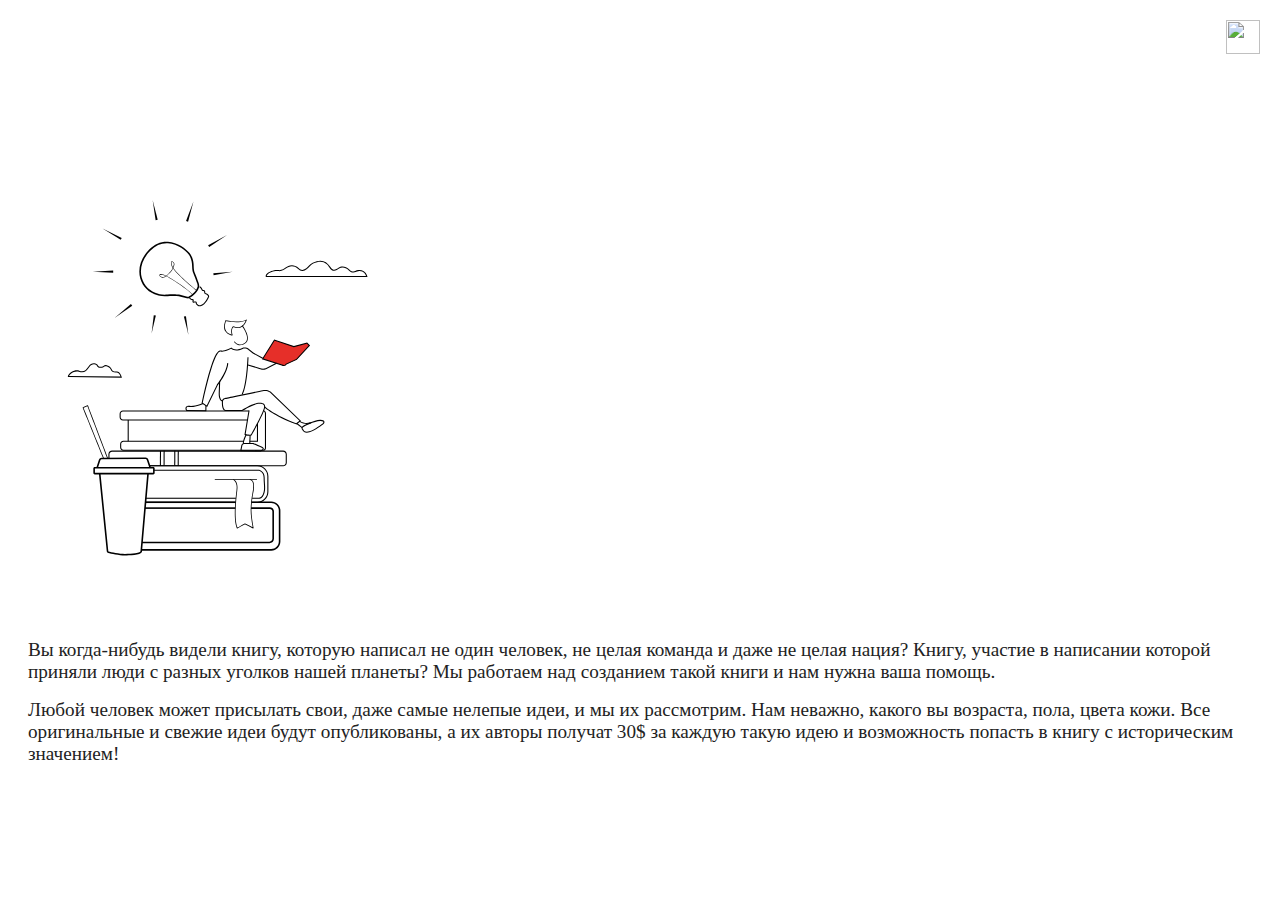
==== book.html @ 99b8bff0 "1" ====
<html lang="en">

<head>
    <meta charset="UTF-8">
    <meta name="viewport" content="width=device-width, initial-scale=1">
    <link href="https://cdn.jsdelivr.net/npm/bootstrap@5.0.0-beta2/dist/css/bootstrap.min.css" rel="stylesheet" integrity="sha384-BmbxuPwQa2lc/FVzBcNJ7UAyJxM6wuqIj61tLrc4wSX0szH/Ev+nYRRuWlolflfl" crossorigin="anonymous">
    <style>


    ::-moz-placeholder {
        font-family: "Alata", sans-serif;
        color: #bbb;
        opacity: 1;
    }

    :-ms-input-placeholder {
        font-family: "Alata", sans-serif;
        color: #bbb;
        opacity: 1;
    }

    ::placeholder {
        font-family: "Alata", sans-serif;
        color: #bbb;
        opacity: 1;
    }

    body {
        background-color: #fff;
        color: #222;
        display: flex;
        justify-content: center;
        align-items: center;
    }



    .textOutput {
        display: inline-block;
        width: 100%;
        height: auto;
        text-align: center;
        font-size: 2rem;
        font-family: "Alata", sans-serif;
        font-weight: 700;
        letter-spacing: 0.5px;
    }

    .textOutput span {
        display: inline-block;
        transform-origin: bottom left;
        padding-left: 40px;
        margin-left: -40px;
        transform: rotate(25deg) scale(0.5);
        opacity: 0;
        -webkit-animation: flingUp 0.8s 0.5s cubic-bezier(0.68, -0.6, 0.32, 1.6) forwards;
        animation: flingUp 0.8s 0.5s cubic-bezier(0.68, -0.6, 0.32, 1.6) forwards;
    }



    @-webkit-keyframes flingUp {
        from {
            transform: rotate(25deg) scale(0.5);
            opacity: 0;
        }

        to {
            transform: rotate(0deg) scale(1);
            opacity: 1;
        }
    }

    @keyframes flingUp {
        from {
            transform: rotate(25deg) scale(0.5);
            opacity: 0;
        }

        to {
            transform: rotate(0deg) scale(1);
            opacity: 1;
        }
    }

    .textOutput span:nth-child(1n) {
        -webkit-animation-delay: 0.05s;
        animation-delay: 0.05s;
    }

    .textOutput span:nth-child(2n) {
        -webkit-animation-delay: 0.1s;
        animation-delay: 0.1s;
    }

    .textOutput span:nth-child(3n) {
        -webkit-animation-delay: 0.15s;
        animation-delay: 0.15s;
    }

    .textOutput span:nth-child(4n) {
        -webkit-animation-delay: 0.2s;
        animation-delay: 0.2s;
    }

    .textOutput span:nth-child(5n) {
        -webkit-animation-delay: 0.25s;
        animation-delay: 0.25s;
    }

    .textOutput span:nth-child(6n) {
        -webkit-animation-delay: 0.3s;
        animation-delay: 0.3s;
    }

    .textOutput span:nth-child(7n) {
        -webkit-animation-delay: 0.35s;
        animation-delay: 0.35s;
    }

    .textOutput span:nth-child(8n) {
        -webkit-animation-delay: 0.4s;
        animation-delay: 0.4s;
    }

    .textOutput span:nth-child(9n) {
        -webkit-animation-delay: 0.45s;
        animation-delay: 0.45s;
    }

    .textOutput span:nth-child(10n) {
        -webkit-animation-delay: 0.5s;
        animation-delay: 0.5s;
    }

    .textOutput span:nth-child(11n) {
        -webkit-animation-delay: 0.55s;
        animation-delay: 0.55s;
    }

    .textOutput span:nth-child(12n) {
        -webkit-animation-delay: 0.6s;
        animation-delay: 0.6s;
    }

    .textOutput span:nth-child(13n) {
        -webkit-animation-delay: 0.65s;
        animation-delay: 0.65s;
    }

    .textOutput span:nth-child(14n) {
        -webkit-animation-delay: 0.7s;
        animation-delay: 0.7s;
    }

    .textOutput span:nth-child(15n) {
        -webkit-animation-delay: 0.75s;
        animation-delay: 0.75s;
    }

    .textOutput span:nth-child(16n) {
        -webkit-animation-delay: 0.8s;
        animation-delay: 0.8s;
    }

    .textOutput span:nth-child(17n) {
        -webkit-animation-delay: 0.85s;
        animation-delay: 0.85s;
    }

    .textOutput span:nth-child(18n) {
        -webkit-animation-delay: 0.9s;
        animation-delay: 0.9s;
    }

    .textOutput span:nth-child(19n) {
        -webkit-animation-delay: 0.95s;
        animation-delay: 0.95s;
    }

    .textOutput span:nth-child(20n) {
        -webkit-animation-delay: 1s;
        animation-delay: 1s;
    }

    .textOutput span:nth-child(21n) {
        -webkit-animation-delay: 1.05s;
        animation-delay: 1.05s;
    }

    .textOutput span:nth-child(22n) {
        -webkit-animation-delay: 1.1s;
        animation-delay: 1.1s;
    }

    .textOutput span:nth-child(23n) {
        -webkit-animation-delay: 1.15s;
        animation-delay: 1.15s;
    }

    .textOutput span:nth-child(24n) {
        -webkit-animation-delay: 1.2s;
        animation-delay: 1.2s;
    }

    .textOutput span:nth-child(25n) {
        -webkit-animation-delay: 1.25s;
        animation-delay: 1.25s;
    }

    .textOutput span:nth-child(26n) {
        -webkit-animation-delay: 1.3s;
        animation-delay: 1.3s;
    }

    .textOutput span:nth-child(27n) {
        -webkit-animation-delay: 1.35s;
        animation-delay: 1.35s;
    }

    .textOutput span:nth-child(28n) {
        -webkit-animation-delay: 1.4s;
        animation-delay: 1.4s;
    }

    .textOutput span:nth-child(29n) {
        -webkit-animation-delay: 1.45s;
        animation-delay: 1.45s;
    }

    .textOutput span:nth-child(30n) {
        -webkit-animation-delay: 1.5s;
        animation-delay: 1.5s;
    }

    .textOutput span:nth-child(31n) {
        -webkit-animation-delay: 1.55s;
        animation-delay: 1.55s;
    }

    .textOutput span:nth-child(32n) {
        -webkit-animation-delay: 1.6s;
        animation-delay: 1.6s;
    }

    .textOutput span:nth-child(33n) {
        -webkit-animation-delay: 1.65s;
        animation-delay: 1.65s;
    }

    .textOutput span:nth-child(34n) {
        -webkit-animation-delay: 1.7s;
        animation-delay: 1.7s;
    }

    .textOutput span:nth-child(35n) {
        -webkit-animation-delay: 1.75s;
        animation-delay: 1.75s;
    }

    .textOutput span:nth-child(36n) {
        -webkit-animation-delay: 1.8s;
        animation-delay: 1.8s;
    }

    .textOutput span:nth-child(37n) {
        -webkit-animation-delay: 1.85s;
        animation-delay: 1.85s;
    }

    .textOutput span:nth-child(38n) {
        -webkit-animation-delay: 1.9s;
        animation-delay: 1.9s;
    }

    .textOutput span:nth-child(39n) {
        -webkit-animation-delay: 1.95s;
        animation-delay: 1.95s;
    }

    .textOutput span:nth-child(40n) {
        -webkit-animation-delay: 2s;
        animation-delay: 2s;
    }

    .textOutput span:nth-child(41n) {
        -webkit-animation-delay: 2.05s;
        animation-delay: 2.05s;
    }

    .textOutput span:nth-child(42n) {
        -webkit-animation-delay: 2.1s;
        animation-delay: 2.1s;
    }

    .textOutput span:nth-child(43n) {
        -webkit-animation-delay: 2.15s;
        animation-delay: 2.15s;
    }

    .textOutput span:nth-child(44n) {
        -webkit-animation-delay: 2.2s;
        animation-delay: 2.2s;
    }

    .textOutput span:nth-child(45n) {
        -webkit-animation-delay: 2.25s;
        animation-delay: 2.25s;
    }

    .textOutput span:nth-child(46n) {
        -webkit-animation-delay: 2.3s;
        animation-delay: 2.3s;
    }

    .textOutput span:nth-child(47n) {
        -webkit-animation-delay: 2.35s;
        animation-delay: 2.35s;
    }

    .textOutput span:nth-child(48n) {
        -webkit-animation-delay: 2.4s;
        animation-delay: 2.4s;
    }

    .textOutput span:nth-child(49n) {
        -webkit-animation-delay: 2.45s;
        animation-delay: 2.45s;
    }

    .textOutput span:nth-child(50n) {
        -webkit-animation-delay: 2.5s;
        animation-delay: 2.5s;
    }

    .textOutput span:nth-child(51n) {
        -webkit-animation-delay: 2.55s;
        animation-delay: 2.55s;
    }

    .textOutput span:nth-child(52n) {
        -webkit-animation-delay: 2.6s;
        animation-delay: 2.6s;
    }

    .textOutput span:nth-child(53n) {
        -webkit-animation-delay: 2.65s;
        animation-delay: 2.65s;
    }

    .textOutput span:nth-child(54n) {
        -webkit-animation-delay: 2.7s;
        animation-delay: 2.7s;
    }

    .textOutput span:nth-child(55n) {
        -webkit-animation-delay: 2.75s;
        animation-delay: 2.75s;
    }

    .textOutput span:nth-child(56n) {
        -webkit-animation-delay: 2.8s;
        animation-delay: 2.8s;
    }

    .textOutput span:nth-child(57n) {
        -webkit-animation-delay: 2.85s;
        animation-delay: 2.85s;
    }

    .textOutput span:nth-child(58n) {
        -webkit-animation-delay: 2.9s;
        animation-delay: 2.9s;
    }

    .textOutput span:nth-child(59n) {
        -webkit-animation-delay: 2.95s;
        animation-delay: 2.95s;
    }

    .textOutput span:nth-child(60n) {
        -webkit-animation-delay: 3s;
        animation-delay: 3s;
    }

    .textOutput span:nth-child(61n) {
        -webkit-animation-delay: 3.05s;
        animation-delay: 3.05s;
    }

    .textOutput span:nth-child(62n) {
        -webkit-animation-delay: 3.1s;
        animation-delay: 3.1s;
    }

    .textOutput span:nth-child(63n) {
        -webkit-animation-delay: 3.15s;
        animation-delay: 3.15s;
    }

    .textOutput span:nth-child(64n) {
        -webkit-animation-delay: 3.2s;
        animation-delay: 3.2s;
    }

    .textOutput span:nth-child(65n) {
        -webkit-animation-delay: 3.25s;
        animation-delay: 3.25s;
    }

    .textOutput span:nth-child(66n) {
        -webkit-animation-delay: 3.3s;
        animation-delay: 3.3s;
    }

    .textOutput span:nth-child(67n) {
        -webkit-animation-delay: 3.35s;
        animation-delay: 3.35s;
    }

    .textOutput span:nth-child(68n) {
        -webkit-animation-delay: 3.4s;
        animation-delay: 3.4s;
    }

    .textOutput span:nth-child(69n) {
        -webkit-animation-delay: 3.45s;
        animation-delay: 3.45s;
    }

    .textOutput span:nth-child(70n) {
        -webkit-animation-delay: 3.5s;
        animation-delay: 3.5s;
    }

    .textOutput span:nth-child(71n) {
        -webkit-animation-delay: 3.55s;
        animation-delay: 3.55s;
    }

    .textOutput span:nth-child(72n) {
        -webkit-animation-delay: 3.6s;
        animation-delay: 3.6s;
    }

    .textOutput span:nth-child(73n) {
        -webkit-animation-delay: 3.65s;
        animation-delay: 3.65s;
    }

    .textOutput span:nth-child(74n) {
        -webkit-animation-delay: 3.7s;
        animation-delay: 3.7s;
    }

    .textOutput span:nth-child(75n) {
        -webkit-animation-delay: 3.75s;
        animation-delay: 3.75s;
    }

    .textOutput span:nth-child(76n) {
        -webkit-animation-delay: 3.8s;
        animation-delay: 3.8s;
    }

    .textOutput span:nth-child(77n) {
        -webkit-animation-delay: 3.85s;
        animation-delay: 3.85s;
    }

    .textOutput span:nth-child(78n) {
        -webkit-animation-delay: 3.9s;
        animation-delay: 3.9s;
    }

    .textOutput span:nth-child(79n) {
        -webkit-animation-delay: 3.95s;
        animation-delay: 3.95s;
    }

    .textOutput span:nth-child(80n) {
        -webkit-animation-delay: 4s;
        animation-delay: 4s;
    }

    .textOutput span:nth-child(81n) {
        -webkit-animation-delay: 4.05s;
        animation-delay: 4.05s;
    }

    .textOutput span:nth-child(82n) {
        -webkit-animation-delay: 4.1s;
        animation-delay: 4.1s;
    }

    .textOutput span:nth-child(83n) {
        -webkit-animation-delay: 4.15s;
        animation-delay: 4.15s;
    }

    .textOutput span:nth-child(84n) {
        -webkit-animation-delay: 4.2s;
        animation-delay: 4.2s;
    }

    .textOutput span:nth-child(85n) {
        -webkit-animation-delay: 4.25s;
        animation-delay: 4.25s;
    }

    .textOutput span:nth-child(86n) {
        -webkit-animation-delay: 4.3s;
        animation-delay: 4.3s;
    }

    .textOutput span:nth-child(87n) {
        -webkit-animation-delay: 4.35s;
        animation-delay: 4.35s;
    }

    .textOutput span:nth-child(88n) {
        -webkit-animation-delay: 4.4s;
        animation-delay: 4.4s;
    }

    .textOutput span:nth-child(89n) {
        -webkit-animation-delay: 4.45s;
        animation-delay: 4.45s;
    }

    .textOutput span:nth-child(90n) {
        -webkit-animation-delay: 4.5s;
        animation-delay: 4.5s;
    }

    .textOutput span:nth-child(91n) {
        -webkit-animation-delay: 4.55s;
        animation-delay: 4.55s;
    }

    .textOutput span:nth-child(92n) {
        -webkit-animation-delay: 4.6s;
        animation-delay: 4.6s;
    }

    .textOutput span:nth-child(93n) {
        -webkit-animation-delay: 4.65s;
        animation-delay: 4.65s;
    }

    .textOutput span:nth-child(94n) {
        -webkit-animation-delay: 4.7s;
        animation-delay: 4.7s;
    }

    .textOutput span:nth-child(95n) {
        -webkit-animation-delay: 4.75s;
        animation-delay: 4.75s;
    }

    .textOutput span:nth-child(96n) {
        -webkit-animation-delay: 4.8s;
        animation-delay: 4.8s;
    }

    .textOutput span:nth-child(97n) {
        -webkit-animation-delay: 4.85s;
        animation-delay: 4.85s;
    }

    .textOutput span:nth-child(98n) {
        -webkit-animation-delay: 4.9s;
        animation-delay: 4.9s;
    }

    .textOutput span:nth-child(99n) {
        -webkit-animation-delay: 4.95s;
        animation-delay: 4.95s;
    }

    .textOutput span:nth-child(100n) {
        -webkit-animation-delay: 5s;
        animation-delay: 5s;
    }


.row{
  --bs-gutter-x: 0 !important;
}

    .paragraph {
        line-height: 1.5;
        margin: 3rem;
        font-family: sans-serif;
    }

    .p {
        margin: 1rem 0;
    }

    .p:first-of-type {
        font-size: 15px;
    }

    @media(max-width: 375px) {
        
    }
    </style>
</head>

<body translate="no">
  <div class="row disp">
    <div class="col-lg-6">
        <div class="textOutput">
            <span>J</span><span>o</span><span>i</span><span>n</span> <span>t</span><span>h</span><span>e</span>
            <span>B</span><span>o</span><span>o</span><span>k</span>
        </div>
        <a href="first.html"> <img height="34" src="https://cdn4.iconfinder.com/data/icons/arrow-68/48/36-512.png" style="position: absolute;right: 20;top: 20;"> </a>
        <img src="book.svg" width="400">

  </div>
  <div class="col-lg-6">

<div style="padding: 15px 20px 10px;">
            <p class="p" style="font-size: 1.2em;"> Вы когда-нибудь видели книгу, которую написал не один человек, не целая
                команда и даже не целая нация? Книгу, участие в написании которой приняли люди с разных уголков нашей планеты?
                Мы работаем над созданием такой книги и нам нужна ваша помощь.</p>

            <p class="p" style="font-size: 1.2em;"> Любой человек может присылать свои, даже самые нелепые идеи, и мы их
                рассмотрим. Нам неважно, какого вы возраста, пола, цвета кожи. Все оригинальные и свежие идеи будут
                опубликованы, а их авторы получат 30$ за каждую такую идею и возможность попасть в книгу с историческим
                значением!</p>


  </div>
  </div>
</body>

</html>
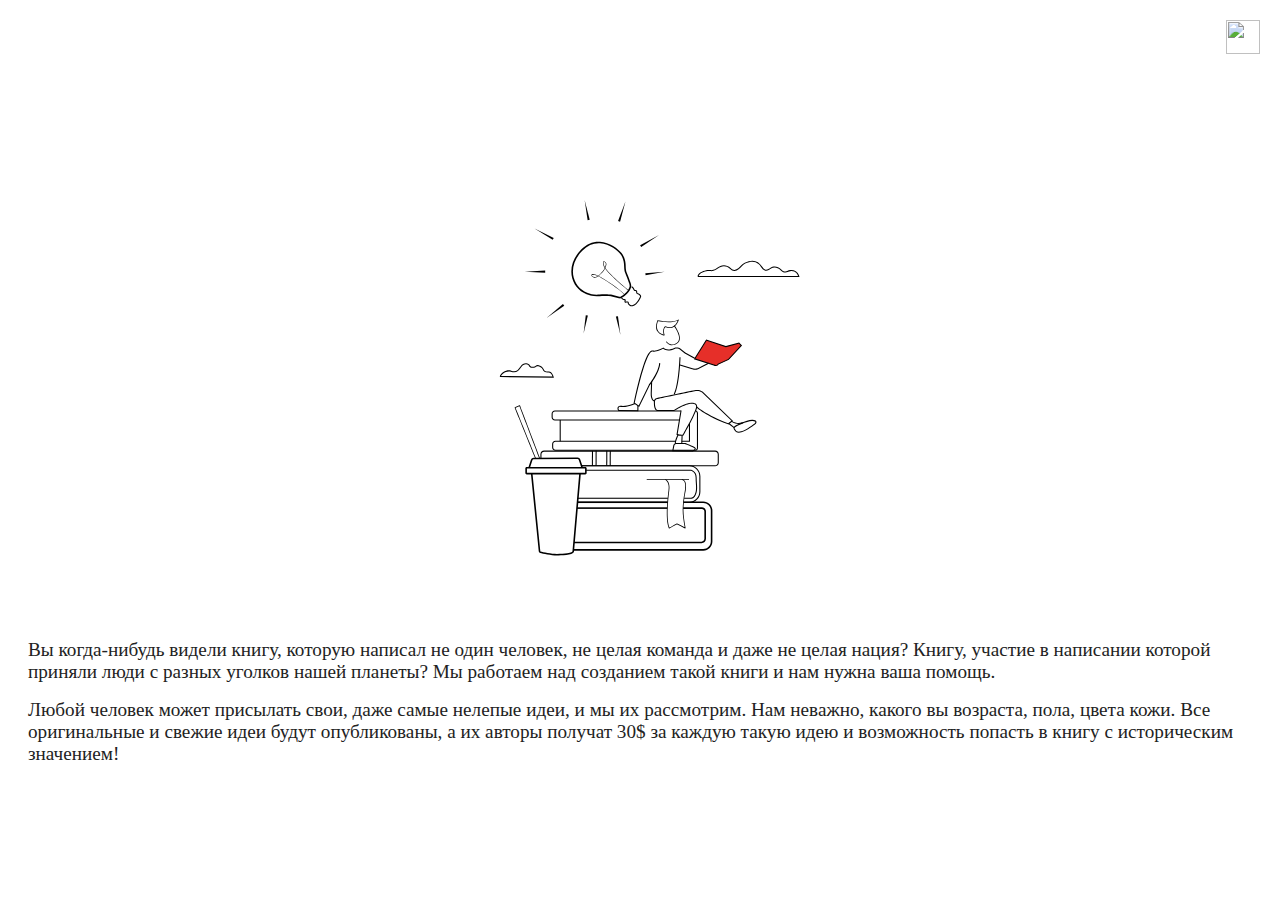
==== commit 4090cb2b: "2" ====
--- a/book.html
+++ b/book.html
@@ -616,7 +616,9 @@
             <span>B</span><span>o</span><span>o</span><span>k</span>
         </div>
         <a href="first.html"> <img height="34" src="https://cdn4.iconfinder.com/data/icons/arrow-68/48/36-512.png" style="position: absolute;right: 20;top: 20;"> </a>
+        <div style="text-align: center;">
         <img src="book.svg" width="400">
+    </div>
 
   </div>
   <div class="col-lg-6">
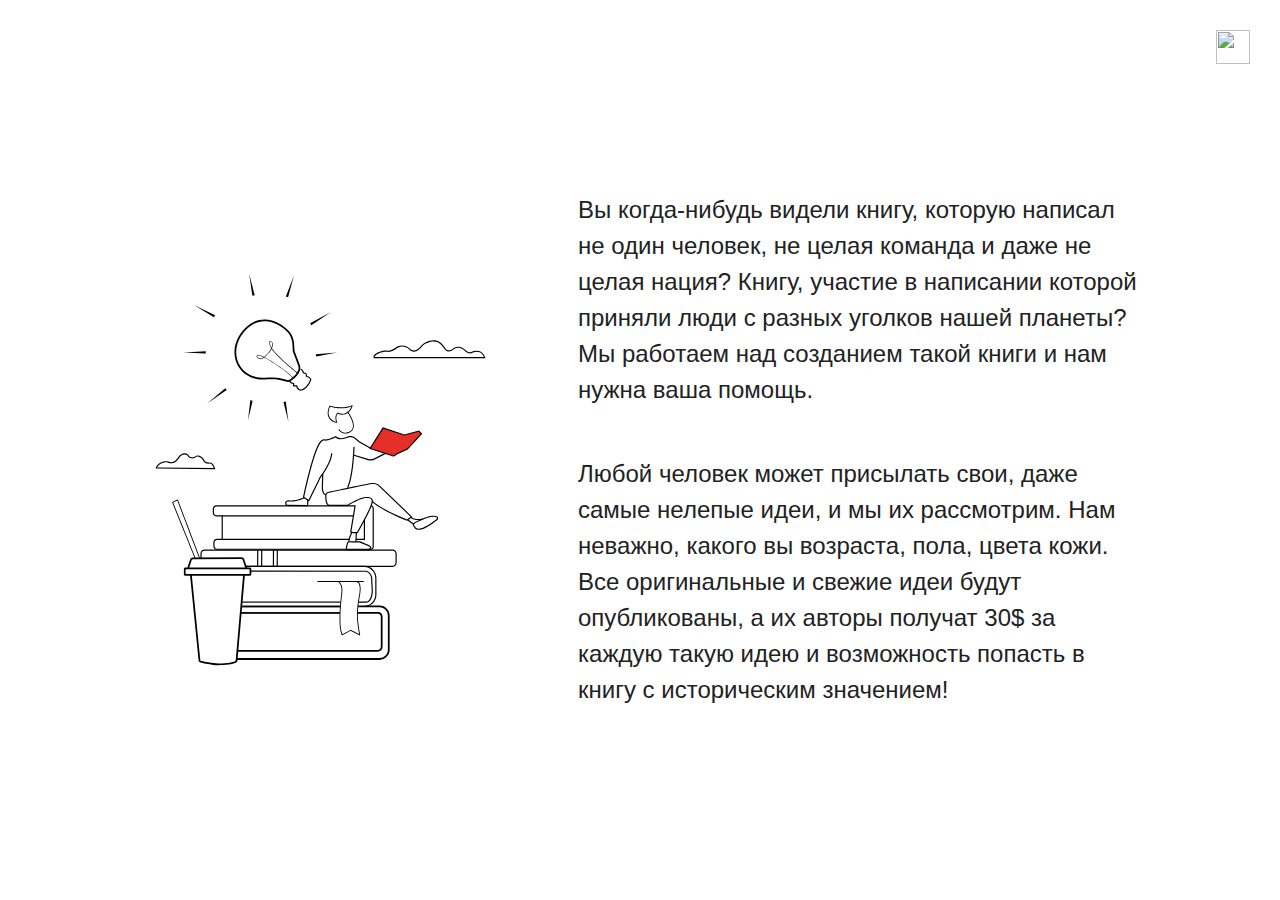
==== commit 1ab540af: "3" ====
--- a/book.html
+++ b/book.html
@@ -1,641 +1,56 @@
 <html lang="en">
 
 <head>
+
     <meta charset="UTF-8">
-    <meta name="viewport" content="width=device-width, initial-scale=1">
-    <link href="https://cdn.jsdelivr.net/npm/bootstrap@5.0.0-beta2/dist/css/bootstrap.min.css" rel="stylesheet" integrity="sha384-BmbxuPwQa2lc/FVzBcNJ7UAyJxM6wuqIj61tLrc4wSX0szH/Ev+nYRRuWlolflfl" crossorigin="anonymous">
-    <style>
+    <meta name="viewport"
+          content="width=device-width, user-scalable=no, initial-scale=1.0, maximum-scale=1.0, minimum-scale=1.0">
+    <meta http-equiv="X-UA-Compatible" content="ie=edge">
+    <link rel="stylesheet" href="assets/css/book.css">
+    <title>Test</title>
 
-
-    ::-moz-placeholder {
-        font-family: "Alata", sans-serif;
-        color: #bbb;
-        opacity: 1;
-    }
-
-    :-ms-input-placeholder {
-        font-family: "Alata", sans-serif;
-        color: #bbb;
-        opacity: 1;
-    }
-
-    ::placeholder {
-        font-family: "Alata", sans-serif;
-        color: #bbb;
-        opacity: 1;
-    }
-
-    body {
-        background-color: #fff;
-        color: #222;
-        display: flex;
-        justify-content: center;
-        align-items: center;
-    }
-
-
-
-    .textOutput {
-        display: inline-block;
-        width: 100%;
-        height: auto;
-        text-align: center;
-        font-size: 2rem;
-        font-family: "Alata", sans-serif;
-        font-weight: 700;
-        letter-spacing: 0.5px;
-    }
-
-    .textOutput span {
-        display: inline-block;
-        transform-origin: bottom left;
-        padding-left: 40px;
-        margin-left: -40px;
-        transform: rotate(25deg) scale(0.5);
-        opacity: 0;
-        -webkit-animation: flingUp 0.8s 0.5s cubic-bezier(0.68, -0.6, 0.32, 1.6) forwards;
-        animation: flingUp 0.8s 0.5s cubic-bezier(0.68, -0.6, 0.32, 1.6) forwards;
-    }
-
-
-
-    @-webkit-keyframes flingUp {
-        from {
-            transform: rotate(25deg) scale(0.5);
-            opacity: 0;
-        }
-
-        to {
-            transform: rotate(0deg) scale(1);
-            opacity: 1;
-        }
-    }
-
-    @keyframes flingUp {
-        from {
-            transform: rotate(25deg) scale(0.5);
-            opacity: 0;
-        }
-
-        to {
-            transform: rotate(0deg) scale(1);
-            opacity: 1;
-        }
-    }
-
-    .textOutput span:nth-child(1n) {
-        -webkit-animation-delay: 0.05s;
-        animation-delay: 0.05s;
-    }
-
-    .textOutput span:nth-child(2n) {
-        -webkit-animation-delay: 0.1s;
-        animation-delay: 0.1s;
-    }
-
-    .textOutput span:nth-child(3n) {
-        -webkit-animation-delay: 0.15s;
-        animation-delay: 0.15s;
-    }
-
-    .textOutput span:nth-child(4n) {
-        -webkit-animation-delay: 0.2s;
-        animation-delay: 0.2s;
-    }
-
-    .textOutput span:nth-child(5n) {
-        -webkit-animation-delay: 0.25s;
-        animation-delay: 0.25s;
-    }
-
-    .textOutput span:nth-child(6n) {
-        -webkit-animation-delay: 0.3s;
-        animation-delay: 0.3s;
-    }
-
-    .textOutput span:nth-child(7n) {
-        -webkit-animation-delay: 0.35s;
-        animation-delay: 0.35s;
-    }
-
-    .textOutput span:nth-child(8n) {
-        -webkit-animation-delay: 0.4s;
-        animation-delay: 0.4s;
-    }
-
-    .textOutput span:nth-child(9n) {
-        -webkit-animation-delay: 0.45s;
-        animation-delay: 0.45s;
-    }
-
-    .textOutput span:nth-child(10n) {
-        -webkit-animation-delay: 0.5s;
-        animation-delay: 0.5s;
-    }
-
-    .textOutput span:nth-child(11n) {
-        -webkit-animation-delay: 0.55s;
-        animation-delay: 0.55s;
-    }
-
-    .textOutput span:nth-child(12n) {
-        -webkit-animation-delay: 0.6s;
-        animation-delay: 0.6s;
-    }
-
-    .textOutput span:nth-child(13n) {
-        -webkit-animation-delay: 0.65s;
-        animation-delay: 0.65s;
-    }
-
-    .textOutput span:nth-child(14n) {
-        -webkit-animation-delay: 0.7s;
-        animation-delay: 0.7s;
-    }
-
-    .textOutput span:nth-child(15n) {
-        -webkit-animation-delay: 0.75s;
-        animation-delay: 0.75s;
-    }
-
-    .textOutput span:nth-child(16n) {
-        -webkit-animation-delay: 0.8s;
-        animation-delay: 0.8s;
-    }
-
-    .textOutput span:nth-child(17n) {
-        -webkit-animation-delay: 0.85s;
-        animation-delay: 0.85s;
-    }
-
-    .textOutput span:nth-child(18n) {
-        -webkit-animation-delay: 0.9s;
-        animation-delay: 0.9s;
-    }
-
-    .textOutput span:nth-child(19n) {
-        -webkit-animation-delay: 0.95s;
-        animation-delay: 0.95s;
-    }
-
-    .textOutput span:nth-child(20n) {
-        -webkit-animation-delay: 1s;
-        animation-delay: 1s;
-    }
-
-    .textOutput span:nth-child(21n) {
-        -webkit-animation-delay: 1.05s;
-        animation-delay: 1.05s;
-    }
-
-    .textOutput span:nth-child(22n) {
-        -webkit-animation-delay: 1.1s;
-        animation-delay: 1.1s;
-    }
-
-    .textOutput span:nth-child(23n) {
-        -webkit-animation-delay: 1.15s;
-        animation-delay: 1.15s;
-    }
-
-    .textOutput span:nth-child(24n) {
-        -webkit-animation-delay: 1.2s;
-        animation-delay: 1.2s;
-    }
-
-    .textOutput span:nth-child(25n) {
-        -webkit-animation-delay: 1.25s;
-        animation-delay: 1.25s;
-    }
-
-    .textOutput span:nth-child(26n) {
-        -webkit-animation-delay: 1.3s;
-        animation-delay: 1.3s;
-    }
-
-    .textOutput span:nth-child(27n) {
-        -webkit-animation-delay: 1.35s;
-        animation-delay: 1.35s;
-    }
-
-    .textOutput span:nth-child(28n) {
-        -webkit-animation-delay: 1.4s;
-        animation-delay: 1.4s;
-    }
-
-    .textOutput span:nth-child(29n) {
-        -webkit-animation-delay: 1.45s;
-        animation-delay: 1.45s;
-    }
-
-    .textOutput span:nth-child(30n) {
-        -webkit-animation-delay: 1.5s;
-        animation-delay: 1.5s;
-    }
-
-    .textOutput span:nth-child(31n) {
-        -webkit-animation-delay: 1.55s;
-        animation-delay: 1.55s;
-    }
-
-    .textOutput span:nth-child(32n) {
-        -webkit-animation-delay: 1.6s;
-        animation-delay: 1.6s;
-    }
-
-    .textOutput span:nth-child(33n) {
-        -webkit-animation-delay: 1.65s;
-        animation-delay: 1.65s;
-    }
-
-    .textOutput span:nth-child(34n) {
-        -webkit-animation-delay: 1.7s;
-        animation-delay: 1.7s;
-    }
-
-    .textOutput span:nth-child(35n) {
-        -webkit-animation-delay: 1.75s;
-        animation-delay: 1.75s;
-    }
-
-    .textOutput span:nth-child(36n) {
-        -webkit-animation-delay: 1.8s;
-        animation-delay: 1.8s;
-    }
-
-    .textOutput span:nth-child(37n) {
-        -webkit-animation-delay: 1.85s;
-        animation-delay: 1.85s;
-    }
-
-    .textOutput span:nth-child(38n) {
-        -webkit-animation-delay: 1.9s;
-        animation-delay: 1.9s;
-    }
-
-    .textOutput span:nth-child(39n) {
-        -webkit-animation-delay: 1.95s;
-        animation-delay: 1.95s;
-    }
-
-    .textOutput span:nth-child(40n) {
-        -webkit-animation-delay: 2s;
-        animation-delay: 2s;
-    }
-
-    .textOutput span:nth-child(41n) {
-        -webkit-animation-delay: 2.05s;
-        animation-delay: 2.05s;
-    }
-
-    .textOutput span:nth-child(42n) {
-        -webkit-animation-delay: 2.1s;
-        animation-delay: 2.1s;
-    }
-
-    .textOutput span:nth-child(43n) {
-        -webkit-animation-delay: 2.15s;
-        animation-delay: 2.15s;
-    }
-
-    .textOutput span:nth-child(44n) {
-        -webkit-animation-delay: 2.2s;
-        animation-delay: 2.2s;
-    }
-
-    .textOutput span:nth-child(45n) {
-        -webkit-animation-delay: 2.25s;
-        animation-delay: 2.25s;
-    }
-
-    .textOutput span:nth-child(46n) {
-        -webkit-animation-delay: 2.3s;
-        animation-delay: 2.3s;
-    }
-
-    .textOutput span:nth-child(47n) {
-        -webkit-animation-delay: 2.35s;
-        animation-delay: 2.35s;
-    }
-
-    .textOutput span:nth-child(48n) {
-        -webkit-animation-delay: 2.4s;
-        animation-delay: 2.4s;
-    }
-
-    .textOutput span:nth-child(49n) {
-        -webkit-animation-delay: 2.45s;
-        animation-delay: 2.45s;
-    }
-
-    .textOutput span:nth-child(50n) {
-        -webkit-animation-delay: 2.5s;
-        animation-delay: 2.5s;
-    }
-
-    .textOutput span:nth-child(51n) {
-        -webkit-animation-delay: 2.55s;
-        animation-delay: 2.55s;
-    }
-
-    .textOutput span:nth-child(52n) {
-        -webkit-animation-delay: 2.6s;
-        animation-delay: 2.6s;
-    }
-
-    .textOutput span:nth-child(53n) {
-        -webkit-animation-delay: 2.65s;
-        animation-delay: 2.65s;
-    }
-
-    .textOutput span:nth-child(54n) {
-        -webkit-animation-delay: 2.7s;
-        animation-delay: 2.7s;
-    }
-
-    .textOutput span:nth-child(55n) {
-        -webkit-animation-delay: 2.75s;
-        animation-delay: 2.75s;
-    }
-
-    .textOutput span:nth-child(56n) {
-        -webkit-animation-delay: 2.8s;
-        animation-delay: 2.8s;
-    }
-
-    .textOutput span:nth-child(57n) {
-        -webkit-animation-delay: 2.85s;
-        animation-delay: 2.85s;
-    }
-
-    .textOutput span:nth-child(58n) {
-        -webkit-animation-delay: 2.9s;
-        animation-delay: 2.9s;
-    }
-
-    .textOutput span:nth-child(59n) {
-        -webkit-animation-delay: 2.95s;
-        animation-delay: 2.95s;
-    }
-
-    .textOutput span:nth-child(60n) {
-        -webkit-animation-delay: 3s;
-        animation-delay: 3s;
-    }
-
-    .textOutput span:nth-child(61n) {
-        -webkit-animation-delay: 3.05s;
-        animation-delay: 3.05s;
-    }
-
-    .textOutput span:nth-child(62n) {
-        -webkit-animation-delay: 3.1s;
-        animation-delay: 3.1s;
-    }
-
-    .textOutput span:nth-child(63n) {
-        -webkit-animation-delay: 3.15s;
-        animation-delay: 3.15s;
-    }
-
-    .textOutput span:nth-child(64n) {
-        -webkit-animation-delay: 3.2s;
-        animation-delay: 3.2s;
-    }
-
-    .textOutput span:nth-child(65n) {
-        -webkit-animation-delay: 3.25s;
-        animation-delay: 3.25s;
-    }
-
-    .textOutput span:nth-child(66n) {
-        -webkit-animation-delay: 3.3s;
-        animation-delay: 3.3s;
-    }
-
-    .textOutput span:nth-child(67n) {
-        -webkit-animation-delay: 3.35s;
-        animation-delay: 3.35s;
-    }
-
-    .textOutput span:nth-child(68n) {
-        -webkit-animation-delay: 3.4s;
-        animation-delay: 3.4s;
-    }
-
-    .textOutput span:nth-child(69n) {
-        -webkit-animation-delay: 3.45s;
-        animation-delay: 3.45s;
-    }
-
-    .textOutput span:nth-child(70n) {
-        -webkit-animation-delay: 3.5s;
-        animation-delay: 3.5s;
-    }
-
-    .textOutput span:nth-child(71n) {
-        -webkit-animation-delay: 3.55s;
-        animation-delay: 3.55s;
-    }
-
-    .textOutput span:nth-child(72n) {
-        -webkit-animation-delay: 3.6s;
-        animation-delay: 3.6s;
-    }
-
-    .textOutput span:nth-child(73n) {
-        -webkit-animation-delay: 3.65s;
-        animation-delay: 3.65s;
-    }
-
-    .textOutput span:nth-child(74n) {
-        -webkit-animation-delay: 3.7s;
-        animation-delay: 3.7s;
-    }
-
-    .textOutput span:nth-child(75n) {
-        -webkit-animation-delay: 3.75s;
-        animation-delay: 3.75s;
-    }
-
-    .textOutput span:nth-child(76n) {
-        -webkit-animation-delay: 3.8s;
-        animation-delay: 3.8s;
-    }
-
-    .textOutput span:nth-child(77n) {
-        -webkit-animation-delay: 3.85s;
-        animation-delay: 3.85s;
-    }
-
-    .textOutput span:nth-child(78n) {
-        -webkit-animation-delay: 3.9s;
-        animation-delay: 3.9s;
-    }
-
-    .textOutput span:nth-child(79n) {
-        -webkit-animation-delay: 3.95s;
-        animation-delay: 3.95s;
-    }
-
-    .textOutput span:nth-child(80n) {
-        -webkit-animation-delay: 4s;
-        animation-delay: 4s;
-    }
-
-    .textOutput span:nth-child(81n) {
-        -webkit-animation-delay: 4.05s;
-        animation-delay: 4.05s;
-    }
-
-    .textOutput span:nth-child(82n) {
-        -webkit-animation-delay: 4.1s;
-        animation-delay: 4.1s;
-    }
-
-    .textOutput span:nth-child(83n) {
-        -webkit-animation-delay: 4.15s;
-        animation-delay: 4.15s;
-    }
-
-    .textOutput span:nth-child(84n) {
-        -webkit-animation-delay: 4.2s;
-        animation-delay: 4.2s;
-    }
-
-    .textOutput span:nth-child(85n) {
-        -webkit-animation-delay: 4.25s;
-        animation-delay: 4.25s;
-    }
-
-    .textOutput span:nth-child(86n) {
-        -webkit-animation-delay: 4.3s;
-        animation-delay: 4.3s;
-    }
-
-    .textOutput span:nth-child(87n) {
-        -webkit-animation-delay: 4.35s;
-        animation-delay: 4.35s;
-    }
-
-    .textOutput span:nth-child(88n) {
-        -webkit-animation-delay: 4.4s;
-        animation-delay: 4.4s;
-    }
-
-    .textOutput span:nth-child(89n) {
-        -webkit-animation-delay: 4.45s;
-        animation-delay: 4.45s;
-    }
-
-    .textOutput span:nth-child(90n) {
-        -webkit-animation-delay: 4.5s;
-        animation-delay: 4.5s;
-    }
-
-    .textOutput span:nth-child(91n) {
-        -webkit-animation-delay: 4.55s;
-        animation-delay: 4.55s;
-    }
-
-    .textOutput span:nth-child(92n) {
-        -webkit-animation-delay: 4.6s;
-        animation-delay: 4.6s;
-    }
-
-    .textOutput span:nth-child(93n) {
-        -webkit-animation-delay: 4.65s;
-        animation-delay: 4.65s;
-    }
-
-    .textOutput span:nth-child(94n) {
-        -webkit-animation-delay: 4.7s;
-        animation-delay: 4.7s;
-    }
-
-    .textOutput span:nth-child(95n) {
-        -webkit-animation-delay: 4.75s;
-        animation-delay: 4.75s;
-    }
-
-    .textOutput span:nth-child(96n) {
-        -webkit-animation-delay: 4.8s;
-        animation-delay: 4.8s;
-    }
-
-    .textOutput span:nth-child(97n) {
-        -webkit-animation-delay: 4.85s;
-        animation-delay: 4.85s;
-    }
-
-    .textOutput span:nth-child(98n) {
-        -webkit-animation-delay: 4.9s;
-        animation-delay: 4.9s;
-    }
-
-    .textOutput span:nth-child(99n) {
-        -webkit-animation-delay: 4.95s;
-        animation-delay: 4.95s;
-    }
-
-    .textOutput span:nth-child(100n) {
-        -webkit-animation-delay: 5s;
-        animation-delay: 5s;
-    }
-
-
-.row{
-  --bs-gutter-x: 0 !important;
-}
-
-    .paragraph {
-        line-height: 1.5;
-        margin: 3rem;
-        font-family: sans-serif;
-    }
-
-    .p {
-        margin: 1rem 0;
-    }
-
-    .p:first-of-type {
-        font-size: 15px;
-    }
-
-    @media(max-width: 375px) {
-        
-    }
-    </style>
 </head>
 
 <body translate="no">
-  <div class="row disp">
-    <div class="col-lg-6">
-        <div class="textOutput">
-            <span>J</span><span>o</span><span>i</span><span>n</span> <span>t</span><span>h</span><span>e</span>
-            <span>B</span><span>o</span><span>o</span><span>k</span>
+<a class="back" href="first.html"> <img height="34" src="https://cdn4.iconfinder.com/data/icons/arrow-68/48/36-512.png"
+                                        style="position: absolute;right: 20;top: 20;"> </a>
+<div class="wrapper">
+    <section class="main">
+        <div class="image">
+            <div class="textOutput">
+                <span>J</span><span>o</span><span>i</span><span>n</span> <span>t</span><span>h</span><span>e</span>
+                <span>B</span><span>o</span><span>o</span><span>k</span>
+            </div>
+            <img src="assets/img/book.svg">
         </div>
-        <a href="first.html"> <img height="34" src="https://cdn4.iconfinder.com/data/icons/arrow-68/48/36-512.png" style="position: absolute;right: 20;top: 20;"> </a>
-        <div style="text-align: center;">
-        <img src="book.svg" width="400">
-    </div>
-
-  </div>
-  <div class="col-lg-6">
-
-<div style="padding: 15px 20px 10px;">
-            <p class="p" style="font-size: 1.2em;"> Вы когда-нибудь видели книгу, которую написал не один человек, не целая
-                команда и даже не целая нация? Книгу, участие в написании которой приняли люди с разных уголков нашей планеты?
-                Мы работаем над созданием такой книги и нам нужна ваша помощь.</p>
-
-            <p class="p" style="font-size: 1.2em;"> Любой человек может присылать свои, даже самые нелепые идеи, и мы их
-                рассмотрим. Нам неважно, какого вы возраста, пола, цвета кожи. Все оригинальные и свежие идеи будут
-                опубликованы, а их авторы получат 30$ за каждую такую идею и возможность попасть в книгу с историческим
-                значением!</p>
+        <div class="text">
+            <div class="paragraph">
+                <p class=""> Вы когда-нибудь видели книгу, которую написал не один человек,
+                    не
+                    целая
+                    команда и даже не целая нация? Книгу, участие в написании которой приняли люди с разных уголков
+                    нашей
+                    планеты?
+                    Мы работаем над созданием такой книги и нам нужна ваша помощь.</p>
 
 
-  </div>
-  </div>
+            </div>
+            <div class="paragraph">
+                <p class=""> Любой человек может присылать свои, даже самые нелепые идеи, и
+                    мы их
+                    рассмотрим. Нам неважно, какого вы возраста, пола, цвета кожи. Все оригинальные и свежие идеи будут
+                    опубликованы, а их авторы получат 30$ за каждую такую идею и возможность попасть в книгу с
+                    историческим
+                    значением!
+                </p>
+
+
+            </div>
+
+        </div>
+
+
+    </section>
+</div>
 </body>
-
 </html>--- a/assets/css/book.css
+++ b/assets/css/book.css
@@ -0,0 +1,701 @@
+
+html,
+body {
+    height: 100%;
+    width: 100%;
+    padding: 0;
+    margin: 0;
+    font-family: "Alata", sans-serif;
+}
+
+::-moz-placeholder {
+    font-family: "Alata", sans-serif;
+    color: #bbb;
+    opacity: 1;
+}
+
+:-ms-input-placeholder {
+    font-family: "Alata", sans-serif;
+    color: #bbb;
+    opacity: 1;
+}
+
+::placeholder {
+    font-family: "Alata", sans-serif;
+    color: #bbb;
+    opacity: 1;
+}
+
+body {
+    background-color: #fff;
+    color: #222;
+    display: flex;
+    align-items: center;
+
+}
+
+a.back {
+    position: absolute;
+    top: 10px;
+    right: 10px;
+}
+
+.textOutput {
+    display: block;
+    width: fit-content;
+    height: auto;
+    text-align: center;
+    font-size: 2rem;
+    font-family: "Alata", sans-serif;
+    font-weight: 700;
+    letter-spacing: 0.5px;
+    margin: auto;
+}
+
+.textOutput span {
+    display: inline-block;
+    transform-origin: bottom left;
+    padding-left: 40px;
+    margin-left: -40px;
+    transform: rotate(25deg) scale(0.5);
+    opacity: 0;
+    -webkit-animation: flingUp 0.8s 0.5s cubic-bezier(0.68, -0.6, 0.32, 1.6) forwards;
+    animation: flingUp 0.8s 0.5s cubic-bezier(0.68, -0.6, 0.32, 1.6) forwards;
+}
+
+textarea {
+    display: inline-block;
+    width: 100%;
+    min-height: 100px;
+    -webkit-appearance: none;
+    -moz-appearance: none;
+    appearance: none;
+    border: 1px solid #e7e7e7;
+    background-color: #f9f9f9;
+    padding: 10px;
+    margin-top: 20px;
+    box-sizing: border-box;
+    font-family: "Alata", sans-serif;
+}
+
+@-webkit-keyframes flingUp {
+    from {
+        transform: rotate(25deg) scale(0.5);
+        opacity: 0;
+    }
+
+    to {
+        transform: rotate(0deg) scale(1);
+        opacity: 1;
+    }
+}
+
+@keyframes flingUp {
+    from {
+        transform: rotate(25deg) scale(0.5);
+        opacity: 0;
+    }
+
+    to {
+        transform: rotate(0deg) scale(1);
+        opacity: 1;
+    }
+}
+
+.textOutput span:nth-child(1n) {
+    -webkit-animation-delay: 0.05s;
+    animation-delay: 0.05s;
+}
+
+.textOutput span:nth-child(2n) {
+    -webkit-animation-delay: 0.1s;
+    animation-delay: 0.1s;
+}
+
+.textOutput span:nth-child(3n) {
+    -webkit-animation-delay: 0.15s;
+    animation-delay: 0.15s;
+}
+
+.textOutput span:nth-child(4n) {
+    -webkit-animation-delay: 0.2s;
+    animation-delay: 0.2s;
+}
+
+.textOutput span:nth-child(5n) {
+    -webkit-animation-delay: 0.25s;
+    animation-delay: 0.25s;
+}
+
+.textOutput span:nth-child(6n) {
+    -webkit-animation-delay: 0.3s;
+    animation-delay: 0.3s;
+}
+
+.textOutput span:nth-child(7n) {
+    -webkit-animation-delay: 0.35s;
+    animation-delay: 0.35s;
+}
+
+.textOutput span:nth-child(8n) {
+    -webkit-animation-delay: 0.4s;
+    animation-delay: 0.4s;
+}
+
+.textOutput span:nth-child(9n) {
+    -webkit-animation-delay: 0.45s;
+    animation-delay: 0.45s;
+}
+
+.textOutput span:nth-child(10n) {
+    -webkit-animation-delay: 0.5s;
+    animation-delay: 0.5s;
+}
+
+.textOutput span:nth-child(11n) {
+    -webkit-animation-delay: 0.55s;
+    animation-delay: 0.55s;
+}
+
+.textOutput span:nth-child(12n) {
+    -webkit-animation-delay: 0.6s;
+    animation-delay: 0.6s;
+}
+
+.textOutput span:nth-child(13n) {
+    -webkit-animation-delay: 0.65s;
+    animation-delay: 0.65s;
+}
+
+.textOutput span:nth-child(14n) {
+    -webkit-animation-delay: 0.7s;
+    animation-delay: 0.7s;
+}
+
+.textOutput span:nth-child(15n) {
+    -webkit-animation-delay: 0.75s;
+    animation-delay: 0.75s;
+}
+
+.textOutput span:nth-child(16n) {
+    -webkit-animation-delay: 0.8s;
+    animation-delay: 0.8s;
+}
+
+.textOutput span:nth-child(17n) {
+    -webkit-animation-delay: 0.85s;
+    animation-delay: 0.85s;
+}
+
+.textOutput span:nth-child(18n) {
+    -webkit-animation-delay: 0.9s;
+    animation-delay: 0.9s;
+}
+
+.textOutput span:nth-child(19n) {
+    -webkit-animation-delay: 0.95s;
+    animation-delay: 0.95s;
+}
+
+.textOutput span:nth-child(20n) {
+    -webkit-animation-delay: 1s;
+    animation-delay: 1s;
+}
+
+.textOutput span:nth-child(21n) {
+    -webkit-animation-delay: 1.05s;
+    animation-delay: 1.05s;
+}
+
+.textOutput span:nth-child(22n) {
+    -webkit-animation-delay: 1.1s;
+    animation-delay: 1.1s;
+}
+
+.textOutput span:nth-child(23n) {
+    -webkit-animation-delay: 1.15s;
+    animation-delay: 1.15s;
+}
+
+.textOutput span:nth-child(24n) {
+    -webkit-animation-delay: 1.2s;
+    animation-delay: 1.2s;
+}
+
+.textOutput span:nth-child(25n) {
+    -webkit-animation-delay: 1.25s;
+    animation-delay: 1.25s;
+}
+
+.textOutput span:nth-child(26n) {
+    -webkit-animation-delay: 1.3s;
+    animation-delay: 1.3s;
+}
+
+.textOutput span:nth-child(27n) {
+    -webkit-animation-delay: 1.35s;
+    animation-delay: 1.35s;
+}
+
+.textOutput span:nth-child(28n) {
+    -webkit-animation-delay: 1.4s;
+    animation-delay: 1.4s;
+}
+
+.textOutput span:nth-child(29n) {
+    -webkit-animation-delay: 1.45s;
+    animation-delay: 1.45s;
+}
+
+.textOutput span:nth-child(30n) {
+    -webkit-animation-delay: 1.5s;
+    animation-delay: 1.5s;
+}
+
+.textOutput span:nth-child(31n) {
+    -webkit-animation-delay: 1.55s;
+    animation-delay: 1.55s;
+}
+
+.textOutput span:nth-child(32n) {
+    -webkit-animation-delay: 1.6s;
+    animation-delay: 1.6s;
+}
+
+.textOutput span:nth-child(33n) {
+    -webkit-animation-delay: 1.65s;
+    animation-delay: 1.65s;
+}
+
+.textOutput span:nth-child(34n) {
+    -webkit-animation-delay: 1.7s;
+    animation-delay: 1.7s;
+}
+
+.textOutput span:nth-child(35n) {
+    -webkit-animation-delay: 1.75s;
+    animation-delay: 1.75s;
+}
+
+.textOutput span:nth-child(36n) {
+    -webkit-animation-delay: 1.8s;
+    animation-delay: 1.8s;
+}
+
+.textOutput span:nth-child(37n) {
+    -webkit-animation-delay: 1.85s;
+    animation-delay: 1.85s;
+}
+
+.textOutput span:nth-child(38n) {
+    -webkit-animation-delay: 1.9s;
+    animation-delay: 1.9s;
+}
+
+.textOutput span:nth-child(39n) {
+    -webkit-animation-delay: 1.95s;
+    animation-delay: 1.95s;
+}
+
+.textOutput span:nth-child(40n) {
+    -webkit-animation-delay: 2s;
+    animation-delay: 2s;
+}
+
+.textOutput span:nth-child(41n) {
+    -webkit-animation-delay: 2.05s;
+    animation-delay: 2.05s;
+}
+
+.textOutput span:nth-child(42n) {
+    -webkit-animation-delay: 2.1s;
+    animation-delay: 2.1s;
+}
+
+.textOutput span:nth-child(43n) {
+    -webkit-animation-delay: 2.15s;
+    animation-delay: 2.15s;
+}
+
+.textOutput span:nth-child(44n) {
+    -webkit-animation-delay: 2.2s;
+    animation-delay: 2.2s;
+}
+
+.textOutput span:nth-child(45n) {
+    -webkit-animation-delay: 2.25s;
+    animation-delay: 2.25s;
+}
+
+.textOutput span:nth-child(46n) {
+    -webkit-animation-delay: 2.3s;
+    animation-delay: 2.3s;
+}
+
+.textOutput span:nth-child(47n) {
+    -webkit-animation-delay: 2.35s;
+    animation-delay: 2.35s;
+}
+
+.textOutput span:nth-child(48n) {
+    -webkit-animation-delay: 2.4s;
+    animation-delay: 2.4s;
+}
+
+.textOutput span:nth-child(49n) {
+    -webkit-animation-delay: 2.45s;
+    animation-delay: 2.45s;
+}
+
+.textOutput span:nth-child(50n) {
+    -webkit-animation-delay: 2.5s;
+    animation-delay: 2.5s;
+}
+
+.textOutput span:nth-child(51n) {
+    -webkit-animation-delay: 2.55s;
+    animation-delay: 2.55s;
+}
+
+.textOutput span:nth-child(52n) {
+    -webkit-animation-delay: 2.6s;
+    animation-delay: 2.6s;
+}
+
+.textOutput span:nth-child(53n) {
+    -webkit-animation-delay: 2.65s;
+    animation-delay: 2.65s;
+}
+
+.textOutput span:nth-child(54n) {
+    -webkit-animation-delay: 2.7s;
+    animation-delay: 2.7s;
+}
+
+.textOutput span:nth-child(55n) {
+    -webkit-animation-delay: 2.75s;
+    animation-delay: 2.75s;
+}
+
+.textOutput span:nth-child(56n) {
+    -webkit-animation-delay: 2.8s;
+    animation-delay: 2.8s;
+}
+
+.textOutput span:nth-child(57n) {
+    -webkit-animation-delay: 2.85s;
+    animation-delay: 2.85s;
+}
+
+.textOutput span:nth-child(58n) {
+    -webkit-animation-delay: 2.9s;
+    animation-delay: 2.9s;
+}
+
+.textOutput span:nth-child(59n) {
+    -webkit-animation-delay: 2.95s;
+    animation-delay: 2.95s;
+}
+
+.textOutput span:nth-child(60n) {
+    -webkit-animation-delay: 3s;
+    animation-delay: 3s;
+}
+
+.textOutput span:nth-child(61n) {
+    -webkit-animation-delay: 3.05s;
+    animation-delay: 3.05s;
+}
+
+.textOutput span:nth-child(62n) {
+    -webkit-animation-delay: 3.1s;
+    animation-delay: 3.1s;
+}
+
+.textOutput span:nth-child(63n) {
+    -webkit-animation-delay: 3.15s;
+    animation-delay: 3.15s;
+}
+
+.textOutput span:nth-child(64n) {
+    -webkit-animation-delay: 3.2s;
+    animation-delay: 3.2s;
+}
+
+.textOutput span:nth-child(65n) {
+    -webkit-animation-delay: 3.25s;
+    animation-delay: 3.25s;
+}
+
+.textOutput span:nth-child(66n) {
+    -webkit-animation-delay: 3.3s;
+    animation-delay: 3.3s;
+}
+
+.textOutput span:nth-child(67n) {
+    -webkit-animation-delay: 3.35s;
+    animation-delay: 3.35s;
+}
+
+.textOutput span:nth-child(68n) {
+    -webkit-animation-delay: 3.4s;
+    animation-delay: 3.4s;
+}
+
+.textOutput span:nth-child(69n) {
+    -webkit-animation-delay: 3.45s;
+    animation-delay: 3.45s;
+}
+
+.textOutput span:nth-child(70n) {
+    -webkit-animation-delay: 3.5s;
+    animation-delay: 3.5s;
+}
+
+.textOutput span:nth-child(71n) {
+    -webkit-animation-delay: 3.55s;
+    animation-delay: 3.55s;
+}
+
+.textOutput span:nth-child(72n) {
+    -webkit-animation-delay: 3.6s;
+    animation-delay: 3.6s;
+}
+
+.textOutput span:nth-child(73n) {
+    -webkit-animation-delay: 3.65s;
+    animation-delay: 3.65s;
+}
+
+.textOutput span:nth-child(74n) {
+    -webkit-animation-delay: 3.7s;
+    animation-delay: 3.7s;
+}
+
+.textOutput span:nth-child(75n) {
+    -webkit-animation-delay: 3.75s;
+    animation-delay: 3.75s;
+}
+
+.textOutput span:nth-child(76n) {
+    -webkit-animation-delay: 3.8s;
+    animation-delay: 3.8s;
+}
+
+.textOutput span:nth-child(77n) {
+    -webkit-animation-delay: 3.85s;
+    animation-delay: 3.85s;
+}
+
+.textOutput span:nth-child(78n) {
+    -webkit-animation-delay: 3.9s;
+    animation-delay: 3.9s;
+}
+
+.textOutput span:nth-child(79n) {
+    -webkit-animation-delay: 3.95s;
+    animation-delay: 3.95s;
+}
+
+.textOutput span:nth-child(80n) {
+    -webkit-animation-delay: 4s;
+    animation-delay: 4s;
+}
+
+.textOutput span:nth-child(81n) {
+    -webkit-animation-delay: 4.05s;
+    animation-delay: 4.05s;
+}
+
+.textOutput span:nth-child(82n) {
+    -webkit-animation-delay: 4.1s;
+    animation-delay: 4.1s;
+}
+
+.textOutput span:nth-child(83n) {
+    -webkit-animation-delay: 4.15s;
+    animation-delay: 4.15s;
+}
+
+.textOutput span:nth-child(84n) {
+    -webkit-animation-delay: 4.2s;
+    animation-delay: 4.2s;
+}
+
+.textOutput span:nth-child(85n) {
+    -webkit-animation-delay: 4.25s;
+    animation-delay: 4.25s;
+}
+
+.textOutput span:nth-child(86n) {
+    -webkit-animation-delay: 4.3s;
+    animation-delay: 4.3s;
+}
+
+.textOutput span:nth-child(87n) {
+    -webkit-animation-delay: 4.35s;
+    animation-delay: 4.35s;
+}
+
+.textOutput span:nth-child(88n) {
+    -webkit-animation-delay: 4.4s;
+    animation-delay: 4.4s;
+}
+
+.textOutput span:nth-child(89n) {
+    -webkit-animation-delay: 4.45s;
+    animation-delay: 4.45s;
+}
+
+.textOutput span:nth-child(90n) {
+    -webkit-animation-delay: 4.5s;
+    animation-delay: 4.5s;
+}
+
+.textOutput span:nth-child(91n) {
+    -webkit-animation-delay: 4.55s;
+    animation-delay: 4.55s;
+}
+
+.textOutput span:nth-child(92n) {
+    -webkit-animation-delay: 4.6s;
+    animation-delay: 4.6s;
+}
+
+.textOutput span:nth-child(93n) {
+    -webkit-animation-delay: 4.65s;
+    animation-delay: 4.65s;
+}
+
+.textOutput span:nth-child(94n) {
+    -webkit-animation-delay: 4.7s;
+    animation-delay: 4.7s;
+}
+
+.textOutput span:nth-child(95n) {
+    -webkit-animation-delay: 4.75s;
+    animation-delay: 4.75s;
+}
+
+.textOutput span:nth-child(96n) {
+    -webkit-animation-delay: 4.8s;
+    animation-delay: 4.8s;
+}
+
+.textOutput span:nth-child(97n) {
+    -webkit-animation-delay: 4.85s;
+    animation-delay: 4.85s;
+}
+
+.textOutput span:nth-child(98n) {
+    -webkit-animation-delay: 4.9s;
+    animation-delay: 4.9s;
+}
+
+.textOutput span:nth-child(99n) {
+    -webkit-animation-delay: 4.95s;
+    animation-delay: 4.95s;
+}
+
+.textOutput span:nth-child(100n) {
+    -webkit-animation-delay: 5s;
+    animation-delay: 5s;
+}
+
+
+.paragraph {
+    line-height: 1.5;
+    margin: 3rem;
+    font-family: sans-serif;
+}
+
+.p {
+    margin: 1rem 0;
+}
+
+.p:first-of-type {
+    font-size: 1.5rem;
+    font-weight: 300;
+}
+
+.wrapper {
+    max-width: 1100px;
+    height: auto;
+    margin: auto;
+}
+
+section.main {
+    display: flex;
+    align-items: center;
+    justify-content: space-between;
+    width: fit-content;
+}
+
+section.main .image {
+    width: 40%;
+    height: auto;
+    text-align: center;
+}
+
+section.main .text {
+    width: 60%;
+    height: auto;
+    text-align: left;
+}
+
+.textOutput span:first-child {
+    /*padding-left: 0;*/
+}
+
+.paragraph p {
+
+    font-size: 1.5rem;
+    font-weight: 300;
+
+}
+
+@media (max-width: 991px) {
+    .paragraph p {
+        font-size: 1.25rem;
+        font-weight: 300;
+    }
+}
+
+@media (max-width: 768px) {
+    section.main .text, section.main .image {
+        width: 100%;
+        height: auto;
+        text-align: left;
+    }
+
+    section.main {
+        flex-wrap: wrap;
+        text-align: center;
+    }
+
+    section.main .image img {
+        margin: auto;
+        display: block;
+        max-width: 400px;
+    }
+
+    section.main .text {
+        text-align: center;
+    }
+
+    .paragraph {
+        margin: 3em auto;
+    }
+
+    .wrapper {
+        margin-top: 70px;
+        max-width: 90%;
+    }
+}
+
+@media (max-width: 500px) {
+    .back {
+        top: 5px !important;
+        right: 5px !important;
+    }
+}